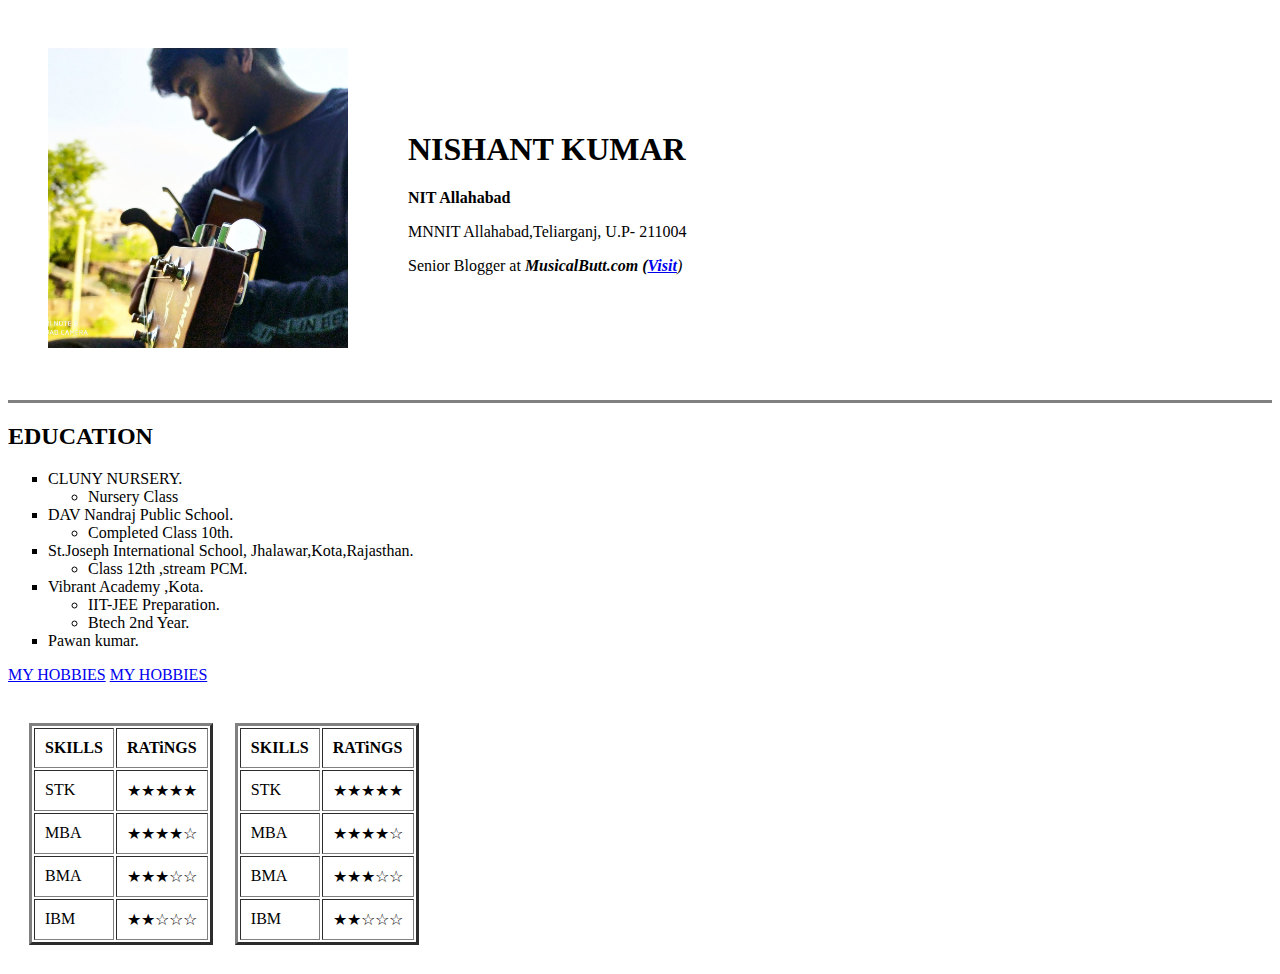
==== index.html @ 873b2b3b "first commit" ====
<!DOCTYPE html>
<html lang="en" dir="ltr">

<head>
  <meta charset="utf-8">
  <title>❤ Nick's Personal Site</title>
</head>
<style media="screen">
  .oil {
    text: green;
  }
</style>

<body>
  <table cellpadding="20px" cellspacing="20px">
    <tr>
      <td><img src="me2.jpg" width="300px" height="300px" alt="Nishant Profile Picture"></td>
      <td>
        <h1>NISHANT KUMAR</h1>
        <p><strong>NIT Allahabad</strong></p>
        <p>MNNIT Allahabad,Teliarganj, U.P- 211004</p>
        <p>Senior Blogger at <em><strong>MusicalButt.com (<a href="sixthstrings.pythonanywhere.com">Visit</a></strong>)</strong></strong></em></p>

      </td>
    </tr>
  </table>

  <hr size="3" noshade>
  <h2>EDUCATION</h2>
  <ul type="square">
    <li class="green">CLUNY NURSERY.</li>
    <ul>
      <li>Nursery Class</li>
    </ul>
    <li>DAV Nandraj Public School.</li>
    <ul>
      <li>Completed Class 10th.</li>
    </ul>
    <li>St.Joseph International School, Jhalawar,Kota,Rajasthan.</li>
    <ul>
      <li>Class 12th ,stream PCM.</li>
    </ul>
    <li>Vibrant Academy ,Kota.</li>
    <ul>
      <li>IIT-JEE Preparation.</li>
      <li>Btech 2nd Year.</li>
    </ul>
    <li>Pawan kumar.</li>
  </ul>
  <a href="hobbies.html">MY HOBBIES</a>
  <a href="contact.html">MY HOBBIES</a>
  <br>
  <br>
  <table cellspacing="20px">
    <tr>
      <td><table border="3px" cellpadding="10px">
        <thead>
          <th>SKILLS</th>
          <th>RATiNGS</th>
        </thead>
        <tbody>
        <tr>
          <td>STK</td>
          <td>★★★★★</td>
        </tr>
        <tr>
          <td>MBA</td>
          <td>★★★★☆</td>
        </tr>
        <tr>
          <td>BMA</td>
          <td>★★★☆☆</td>
        </tr>
        <tr>
          <td>IBM</td>
          <td>★★☆☆☆</td>
        </tr>
        </tbody>
      </table></td>
      <td><table border="3px" cellpadding="10px">
        <thead>
          <th>SKILLS</th>
          <th>RATiNGS</th>
        </thead>
        <tbody>
        <tr>
          <td>STK</td>
          <td>★★★★★</td>
        </tr>
        <tr>
          <td>MBA</td>
          <td>★★★★☆</td>
        </tr>
        <tr>
          <td>BMA</td>
          <td>★★★☆☆</td>
        </tr>
        <tr>
          <td>IBM</td>
          <td>★★☆☆☆</td>
        </tr>
        </tbody>
      </table></td>

    </tr>
  </table>


</body>

</html>
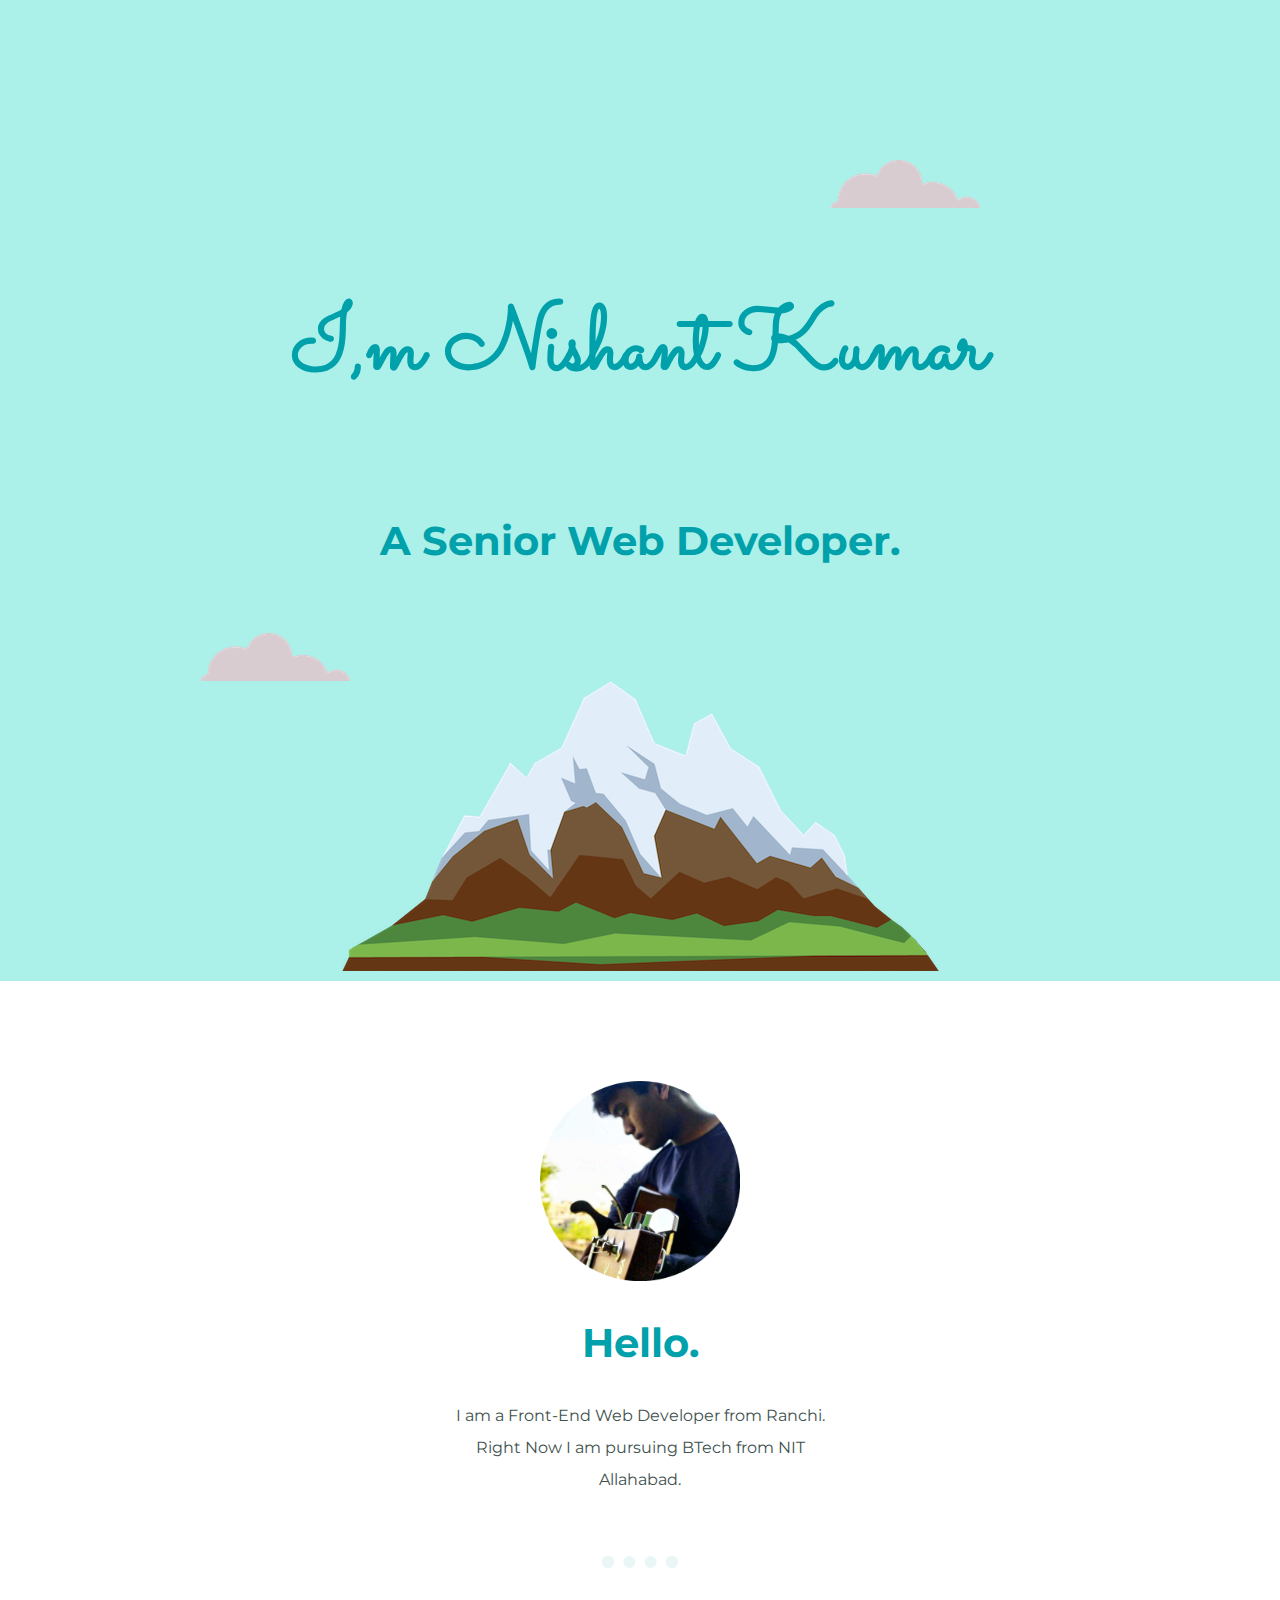
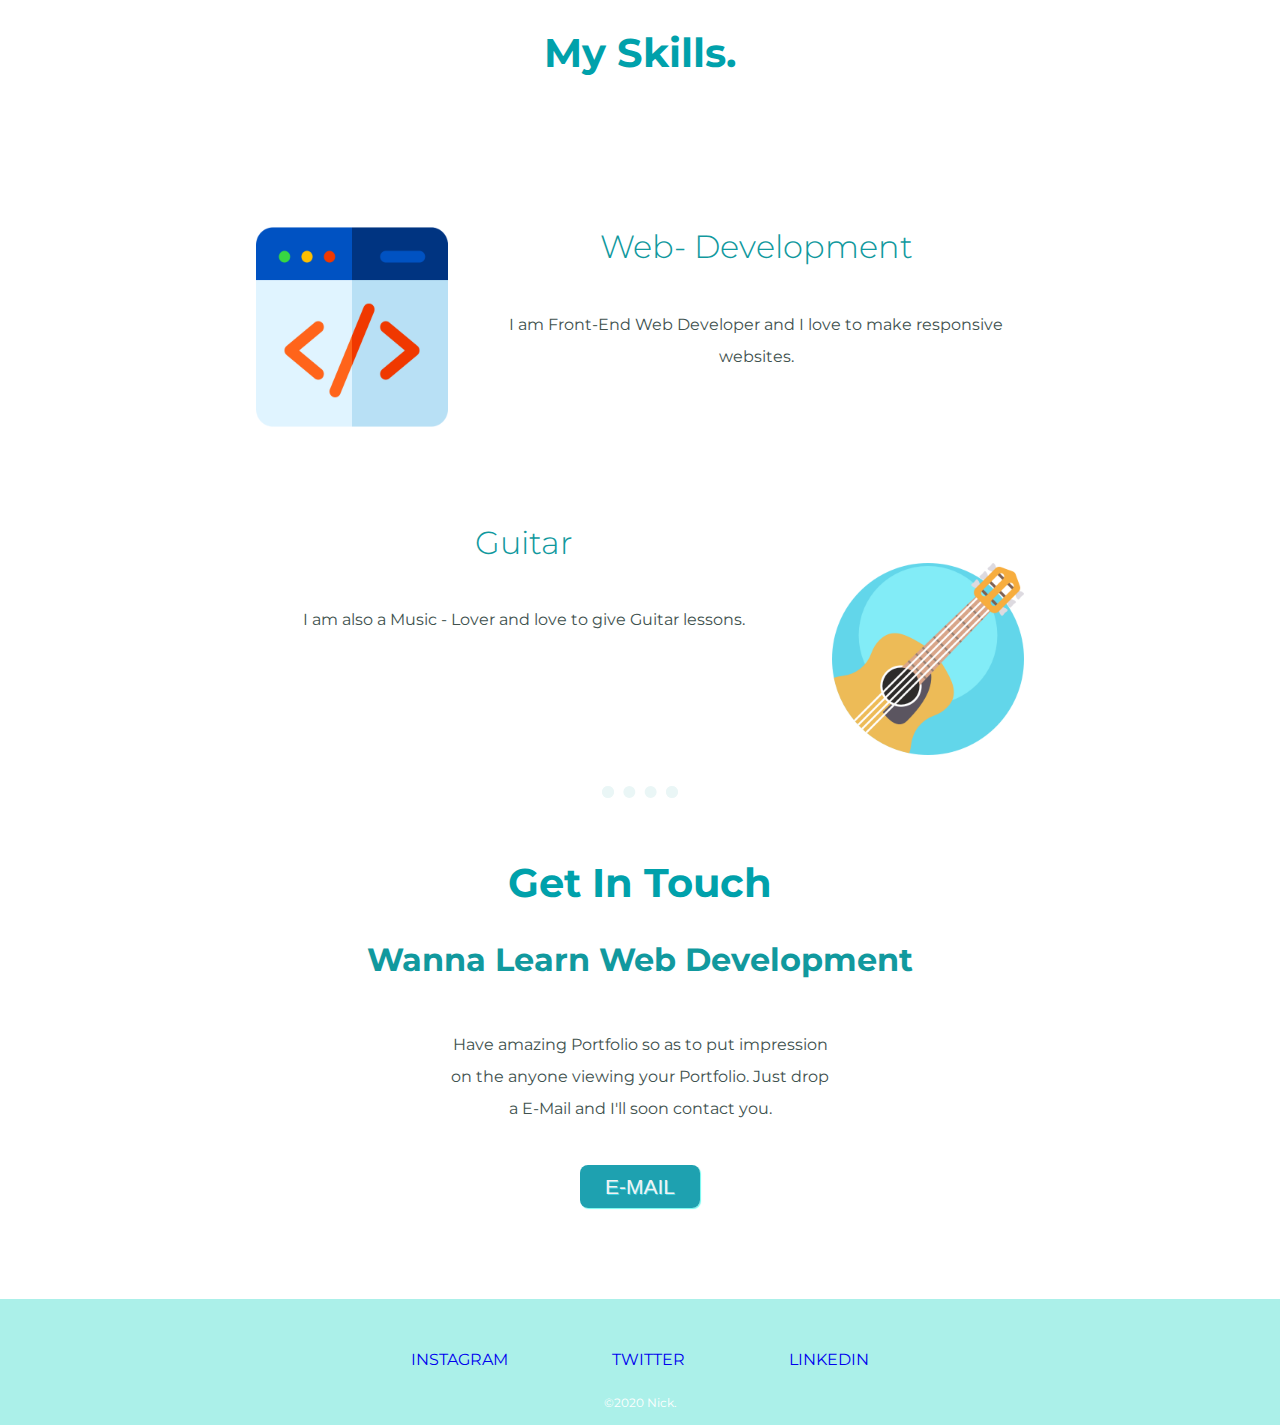
==== commit 20821377: "new_cv" ====
--- a/index.html
+++ b/index.html
@@ -3,107 +3,57 @@
 
 <head>
   <meta charset="utf-8">
-  <title>❤ Nick's Personal Site</title>
+  <title>Nishant's Portfolio</title>
+  <link rel="stylesheet" href="css/style.css">
+  <link rel="icon" href="favicon.ico">
+  <link href="https://fonts.googleapis.com/css2?family=Merriweather:wght@200&family=Montserrat:wght@200&family=Sacramento&display=swap" rel="stylesheet">
 </head>
-<style media="screen">
-  .oil {
-    text: green;
-  }
-</style>
 
 <body>
-  <table cellpadding="20px" cellspacing="20px">
-    <tr>
-      <td><img src="me2.jpg" width="300px" height="300px" alt="Nishant Profile Picture"></td>
-      <td>
-        <h1>NISHANT KUMAR</h1>
-        <p><strong>NIT Allahabad</strong></p>
-        <p>MNNIT Allahabad,Teliarganj, U.P- 211004</p>
-        <p>Senior Blogger at <em><strong>MusicalButt.com (<a href="sixthstrings.pythonanywhere.com">Visit</a></strong>)</strong></strong></em></p>
+  <div class="top-container">
+    <img class="cloud-top" src="images/CSS - My Site Images/cloud.png"></img>
+    <h1>I,m Nishant Kumar</h1>
+    <h2>A Senior Web Developer.</h2>
+    <img class="cloud-bottom" src="images/CSS - My Site Images/cloud.png">
+    <img class="mountain" src="images/CSS - My Site Images/mountain.png">
+  </div>
+  <div class="middle-container">
+    <div class="profile">
+      <img src="me2.png" height="200px" width="200px" alt="">
+      <h2>Hello.</h2>
+      <p class="short-desc">I am a Front-End Web Developer from Ranchi. Right Now I am pursuing BTech from NIT Allahabad.</p>
+    </div>
+    <hr>
+    <div class="skills">
+      <h2>My Skills.</h2>
+      <div class="skill-row">
+        <img class="web" src="images/interface.png" alt="">
+        <h4>Web- Development</h4>
+        <p class="skill-description">I am Front-End Web Developer and I love to make responsive websites. </p>
+      </div>
+      <div class="skill-row">
+        <img class="guitar" src="orchestra.png" alt="">
+        <h4>Guitar</h4>
+        <p>I am also a Music - Lover and love to give Guitar lessons.</p>
+      </div>
+    </div>
+    <hr>
+    <div class="contact-me">
+      <h2>Get In Touch</h2>
+      <h3>Wanna Learn Web Development</h3>
+      <p class="contact-message">Have amazing Portfolio so as to put impression on the anyone viewing your Portfolio. Just drop a E-Mail and I'll soon contact you.</p>
+      <a class="testbutton" href="mailto:name@email.com">E-MAIL</a>
+    </div>
+  </div>
 
-      </td>
-    </tr>
-  </table>
 
-  <hr size="3" noshade>
-  <h2>EDUCATION</h2>
-  <ul type="square">
-    <li class="green">CLUNY NURSERY.</li>
-    <ul>
-      <li>Nursery Class</li>
-    </ul>
-    <li>DAV Nandraj Public School.</li>
-    <ul>
-      <li>Completed Class 10th.</li>
-    </ul>
-    <li>St.Joseph International School, Jhalawar,Kota,Rajasthan.</li>
-    <ul>
-      <li>Class 12th ,stream PCM.</li>
-    </ul>
-    <li>Vibrant Academy ,Kota.</li>
-    <ul>
-      <li>IIT-JEE Preparation.</li>
-      <li>Btech 2nd Year.</li>
-    </ul>
-    <li>Pawan kumar.</li>
-  </ul>
-  <a href="hobbies.html">MY HOBBIES</a>
-  <a href="contact.html">MY HOBBIES</a>
-  <br>
-  <br>
-  <table cellspacing="20px">
-    <tr>
-      <td><table border="3px" cellpadding="10px">
-        <thead>
-          <th>SKILLS</th>
-          <th>RATiNGS</th>
-        </thead>
-        <tbody>
-        <tr>
-          <td>STK</td>
-          <td>★★★★★</td>
-        </tr>
-        <tr>
-          <td>MBA</td>
-          <td>★★★★☆</td>
-        </tr>
-        <tr>
-          <td>BMA</td>
-          <td>★★★☆☆</td>
-        </tr>
-        <tr>
-          <td>IBM</td>
-          <td>★★☆☆☆</td>
-        </tr>
-        </tbody>
-      </table></td>
-      <td><table border="3px" cellpadding="10px">
-        <thead>
-          <th>SKILLS</th>
-          <th>RATiNGS</th>
-        </thead>
-        <tbody>
-        <tr>
-          <td>STK</td>
-          <td>★★★★★</td>
-        </tr>
-        <tr>
-          <td>MBA</td>
-          <td>★★★★☆</td>
-        </tr>
-        <tr>
-          <td>BMA</td>
-          <td>★★★☆☆</td>
-        </tr>
-        <tr>
-          <td>IBM</td>
-          <td>★★☆☆☆</td>
-        </tr>
-        </tbody>
-      </table></td>
+  <div class="bottom-container">
+    <a class="footer-link" href="https://www.instagram.com/niishant._">INSTAGRAM</a>
+    <a class="footer-link" href="https://twitter.com/niishant97">TWITTER</a>
+    <a class="footer-link" href="https://www.linkedin.com/in/nishant-kumar-a97671191/">LINKEDIN</a>
+    <p class="cc">©2020 Nick.</p>
+  </div>
 
-    </tr>
-  </table>
 
 
 </body>
--- a/css/style.css
+++ b/css/style.css
@@ -0,0 +1,144 @@
+body{
+  color: #40514E;
+  text-align: center;
+  font-family: 'Merriweather', serif;
+  margin:0px;
+
+}
+
+hr{
+  border: dotted #EAF6F6 12px;
+  border-bottom: none;
+  width:4%;
+  margin: 60px auto;
+}
+
+h1{
+  font-family: 'Sacramento', cursive;
+  font-size: 5.625rem;
+  margin-top: 50px auto 0 auto;
+  color:#00a1ab;
+
+
+}
+
+h2{
+  font-family: 'Montserrat', sans-serif;
+  font-size: 2.5rem;
+  color:#00a1ab;
+}
+
+h3{
+  font-family: 'Montserrat', sans-serif;
+  color: #11999E;
+  font-size: 2rem;
+}
+h4{
+  font-weight: 300;
+  font-family: 'Montserrat', sans-serif;
+  color: #11999E;
+  font-size: 2rem;
+}
+.cloud-bottom{
+  position: absolute;
+  left:200px;
+  bottom:300px;
+}
+
+.cloud-top{
+  position: absolute;
+  right:300px;
+  top:160px;
+}
+
+.top-container{
+  padding-top: 200px;
+  position: relative;
+  background-color: #abf0e9;
+  line-height: 2;
+}
+.middle-container{
+  margin: 100px auto;
+}
+
+.bottom-container{
+  padding-top:50px;
+  margin-bottom: 0px;
+  background-color: #abf0e9;
+
+}
+
+a{
+  padding: 50px;
+  font-family: 'Montserrat', sans-serif;
+  text-decoration: none;
+}
+
+.skill-row{
+  width: 60%;
+  margin: 150px auto;
+
+}
+
+.web{
+  width: 25%;
+  height: 200px;
+  float: left;
+  margin-right: 40px;
+}
+
+.guitar{
+  width: 25%;
+  float: right;
+  margin-left: 40px;
+  margin-top: 40px;
+}
+a:hover{
+  color: white;
+}
+
+p{
+  line-height: 2;
+  font-family: 'Montserrat', sans-serif;
+
+}
+
+.short-desc{
+  color:#40514E;
+  width: 30%;
+  margin: 0 auto;
+}
+
+.cc{
+  color: white;
+  padding: 10px 0;
+  margin-bottom: 0px;
+  font-weight: normal;
+  font-size: 0.75rem;
+}
+
+.contact-message{
+  width: 30%;
+  margin: 50px auto;
+}
+
+.testbutton {
+  font-family: arial;
+  color: #F2F2F2 !important;
+  font-size: 21px;
+  text-shadow: 1px 1px 0px #3CCEDE;
+  box-shadow: 1px 1px 1px #70F9F0;
+  padding: 10px 25px;
+  -moz-border-radius: 8px;
+  -webkit-border-radius: 8px;
+  border-radius: 8px;
+  background: #1EA1B0;
+}
+.testbutton:hover {
+  color: #14396A !important;
+  background: #468CCF;
+  background: linear-gradient(top,  #468CCF,  #63B8EE);
+  background: -ms-linear-gradient(top,  #468CCF,  #63B8EE);
+  background: -webkit-gradient(linear, left top, left bottom, from(#468CCF), to(#63B8EE));
+  background: -moz-linear-gradient(top,  #468CCF,  #63B8EE);
+}
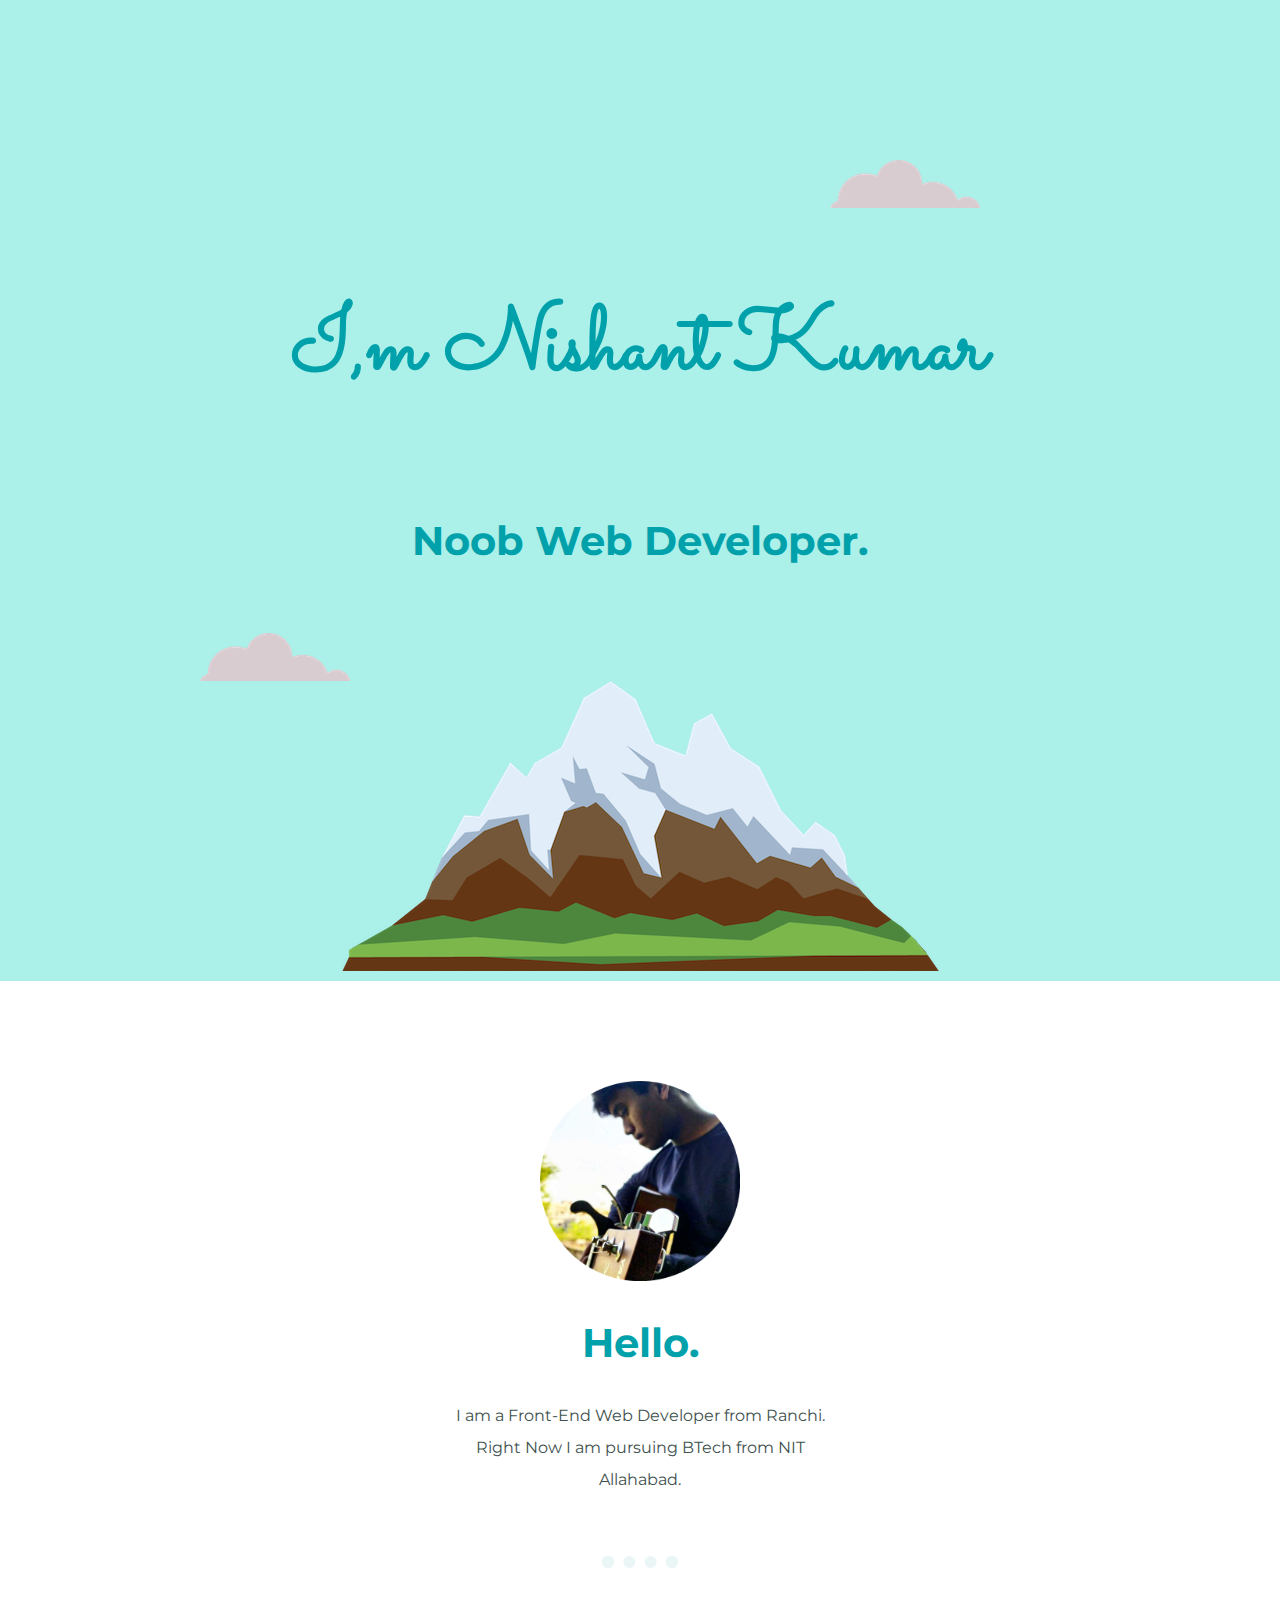
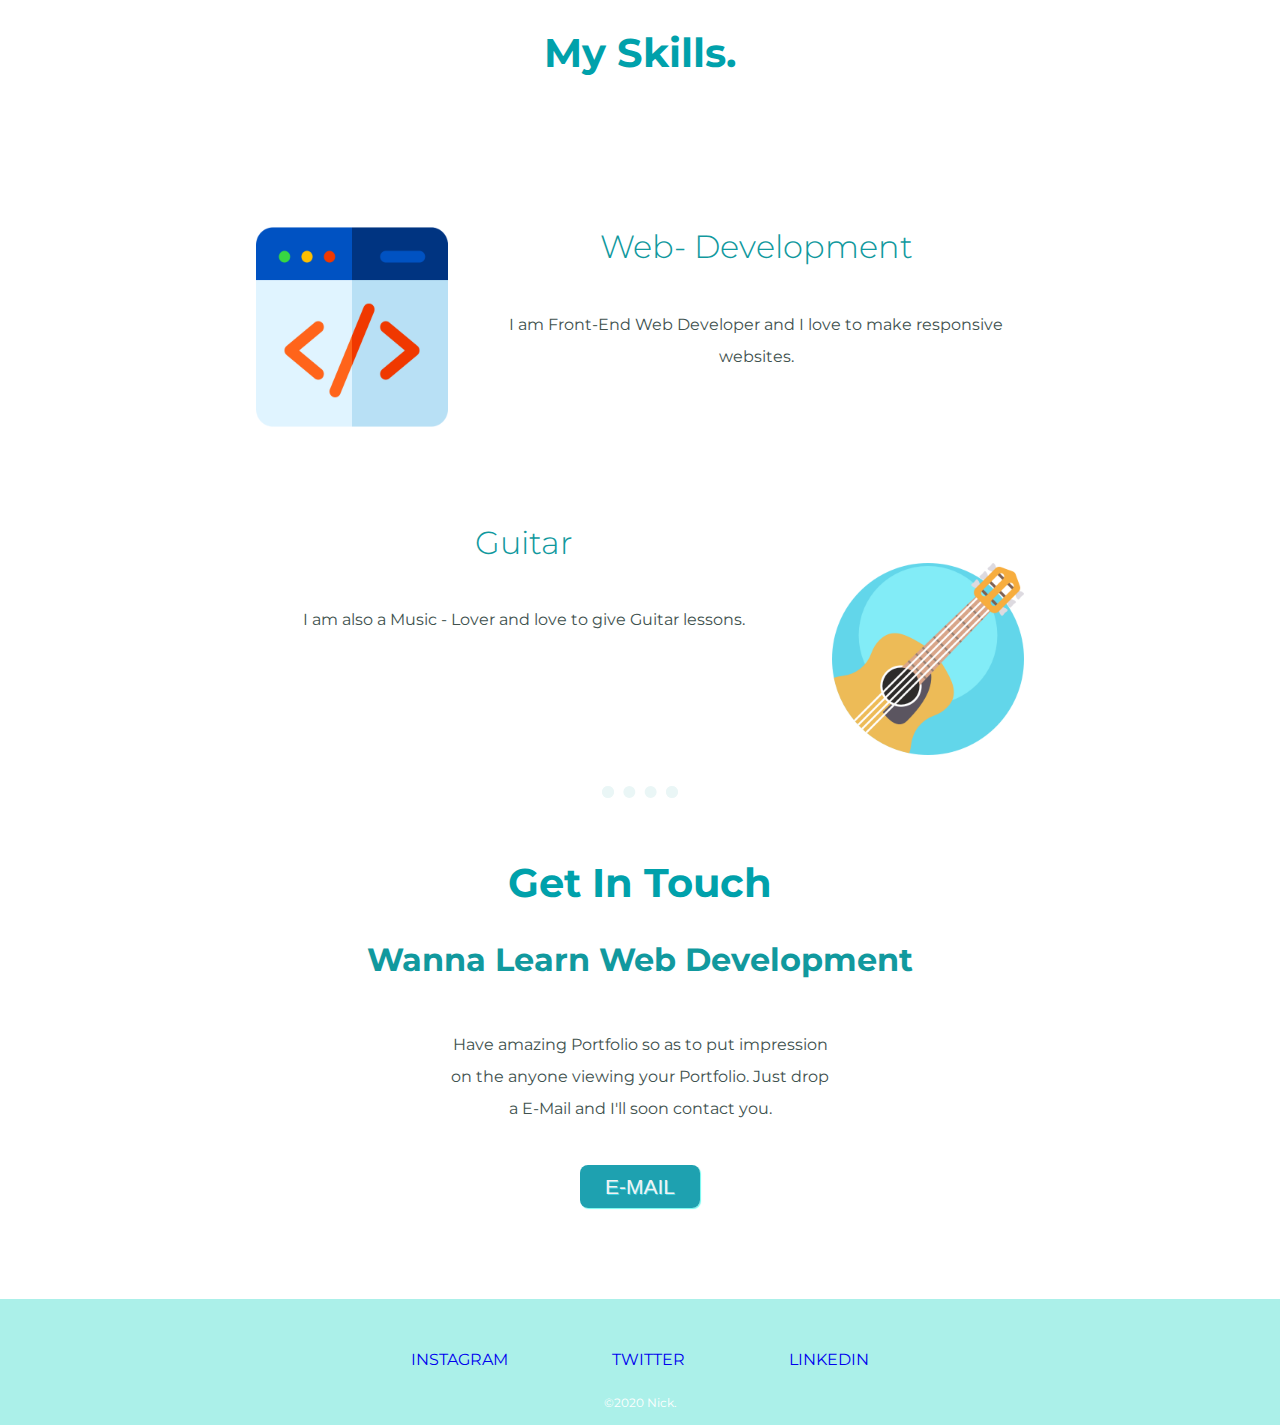
==== commit 987b9bd5: "NewIndex" ====
--- a/index.html
+++ b/index.html
@@ -13,7 +13,7 @@
   <div class="top-container">
     <img class="cloud-top" src="images/CSS - My Site Images/cloud.png"></img>
     <h1>I,m Nishant Kumar</h1>
-    <h2>A Senior Web Developer.</h2>
+    <h2>Noob Web Developer.</h2>
     <img class="cloud-bottom" src="images/CSS - My Site Images/cloud.png">
     <img class="mountain" src="images/CSS - My Site Images/mountain.png">
   </div>
